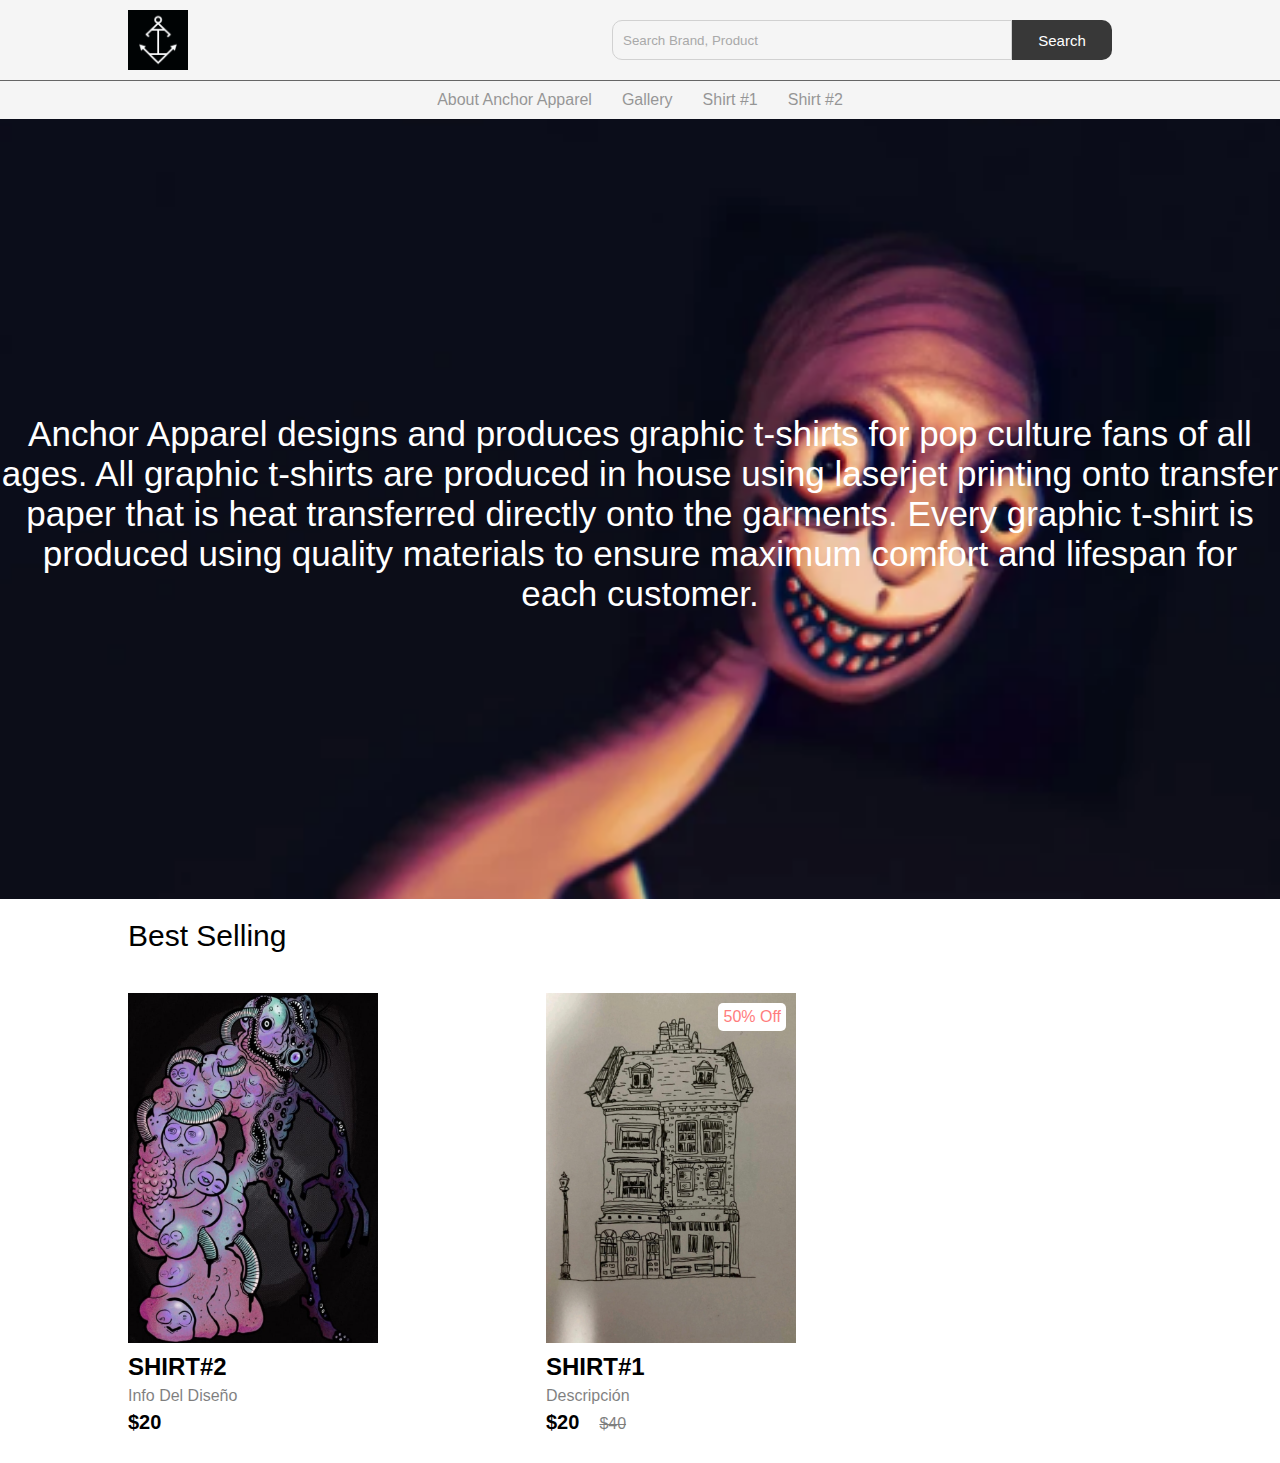
==== public/index.html @ f06f4291 "first commit" ====
<!DOCTYPE html>
<html lang="en">
<head>
    <meta charset="UTF-8">
    <meta name="viewport" content="width=device-width, initial-scale=1.0">
    <title>Anchor</title>
    <link rel="stylesheet" type="text/css" href="css\home.css" />
</head>
<body>
    <nav class="navbar"></nav>
    <script src="js/nav.js"></script>
    
    <!-- hero section -->
    <header class="hero-section">
    <div class="content">

        <p class="sub-heading">Anchor Apparel designs and produces graphic t-shirts for pop culture fans of all ages. All graphic t-shirts are produced in house using laserjet printing onto transfer paper that is heat transferred directly onto the garments. Every graphic t-shirt is produced using quality materials to ensure maximum comfort and lifespan for each customer.</p>
    </div>
</header>
<section class="product">
    <h2 class="product-category">Best selling</h2>
    <div class="product-container">
        <div class="product-card">
            <div class="product-image">
                <img src="img/design1-1.jpg" class="product-thumb" alt="">
                <button class="card-btn">add to whislist</button>
            </div>
            <div class="product-info">
                <h2 class="product-brand">Shirt#2</h2>
                <p class="product-short-des">Info del diseño</p>
                <span class="price">$20</span>
            </div>
        </div>

    <div class="product-container">
        <div class="product-card">
            <div class="product-image">
                <span class="discount-tag">50% off</span>
                <img src="img/design2-4-3.webp" class="product-thumb" alt="">
                <button class="card-btn">add to whislist</button>
            </div>
            <div class="product-info">
                <h2 class="product-brand">Shirt#1</h2>
                <p class="product-short-des">Descripción</p>
                <span class="price">$20</span><span class="actual-price">$40</span>
            </div>
        </div>
</section>
</body>
</html>
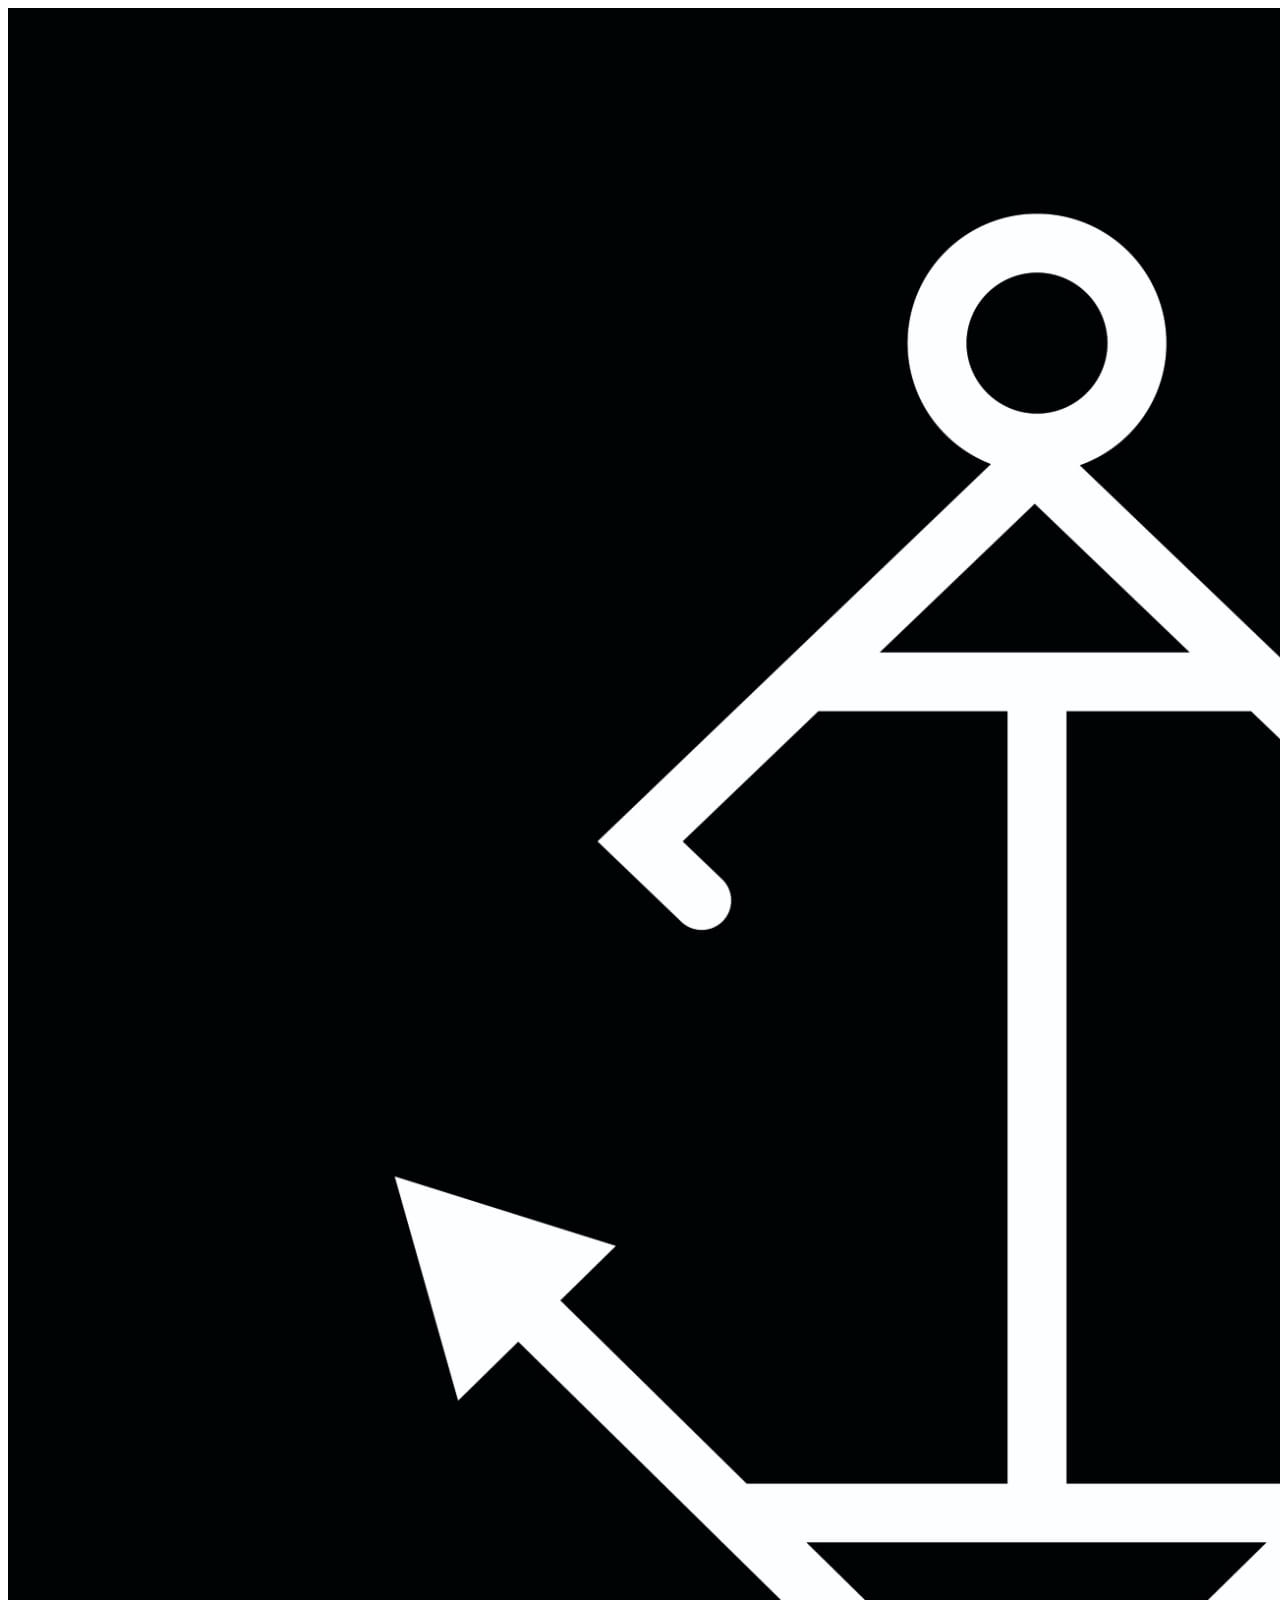
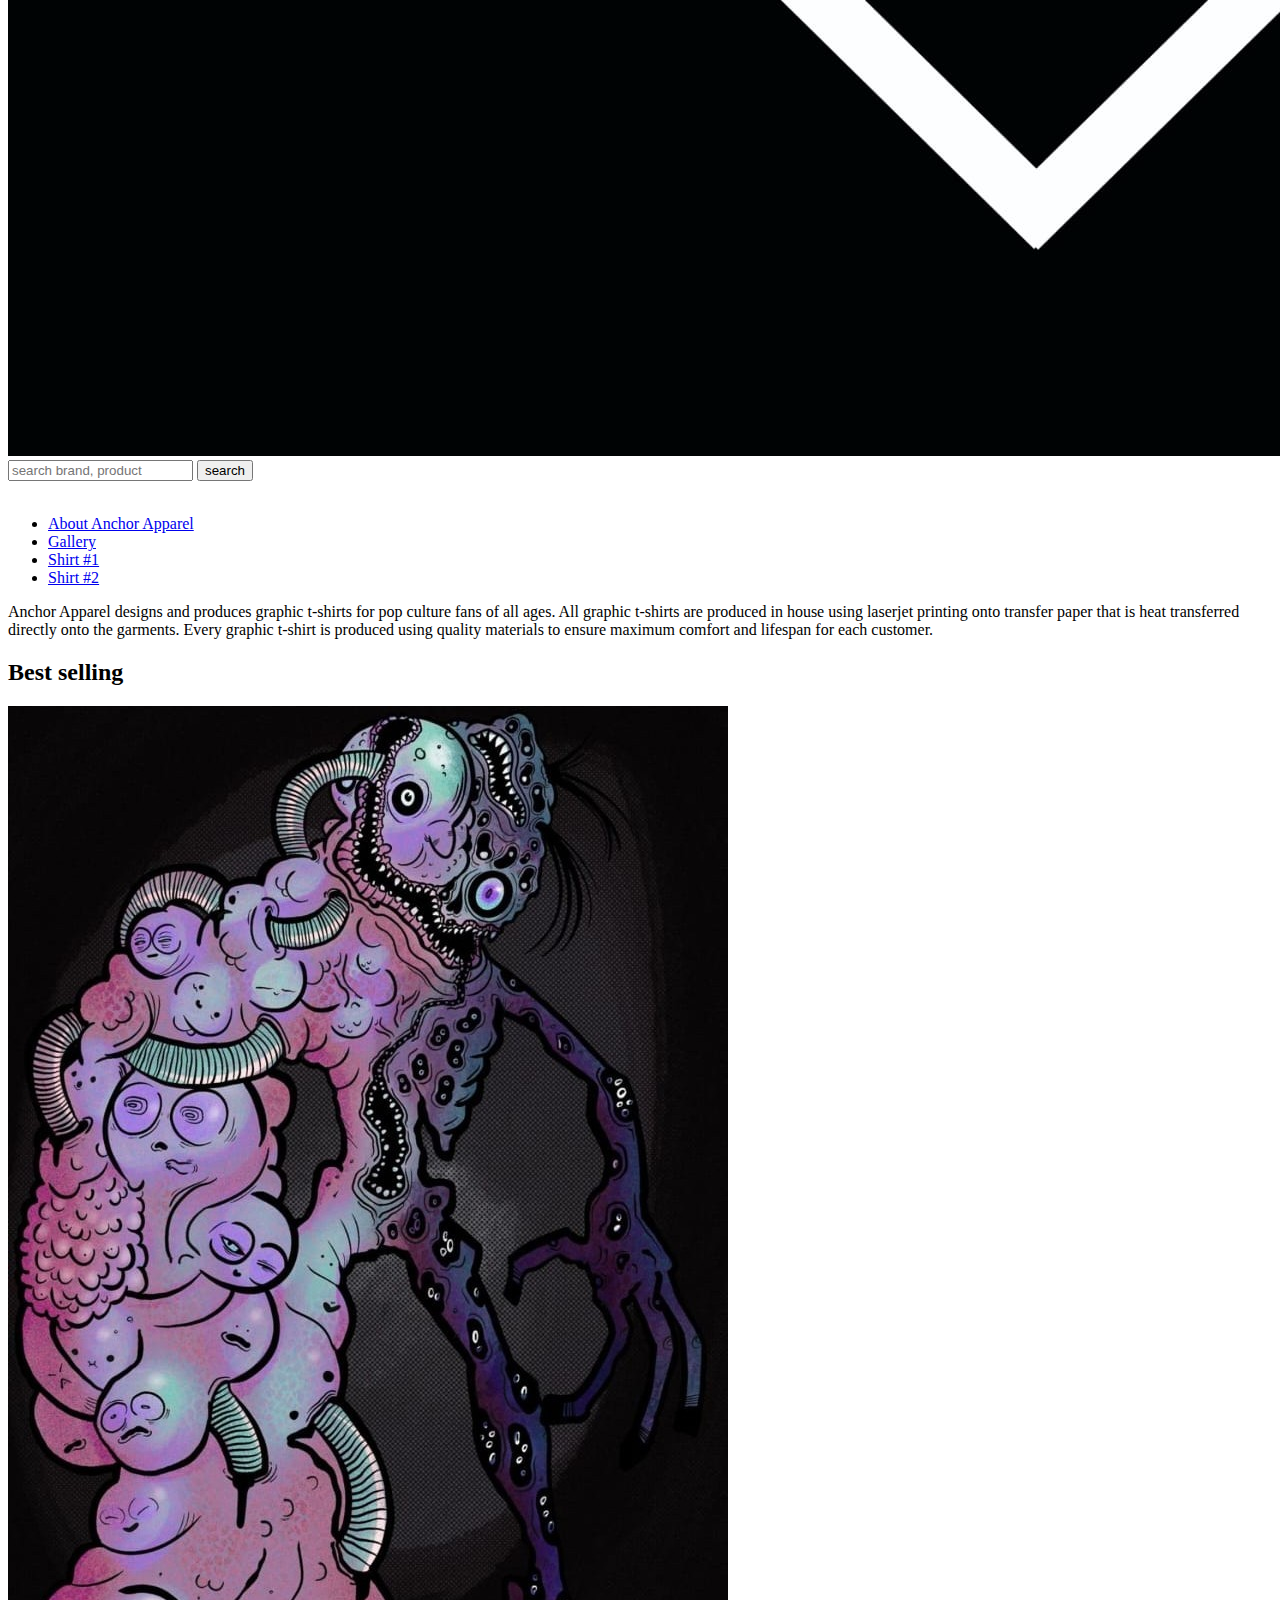
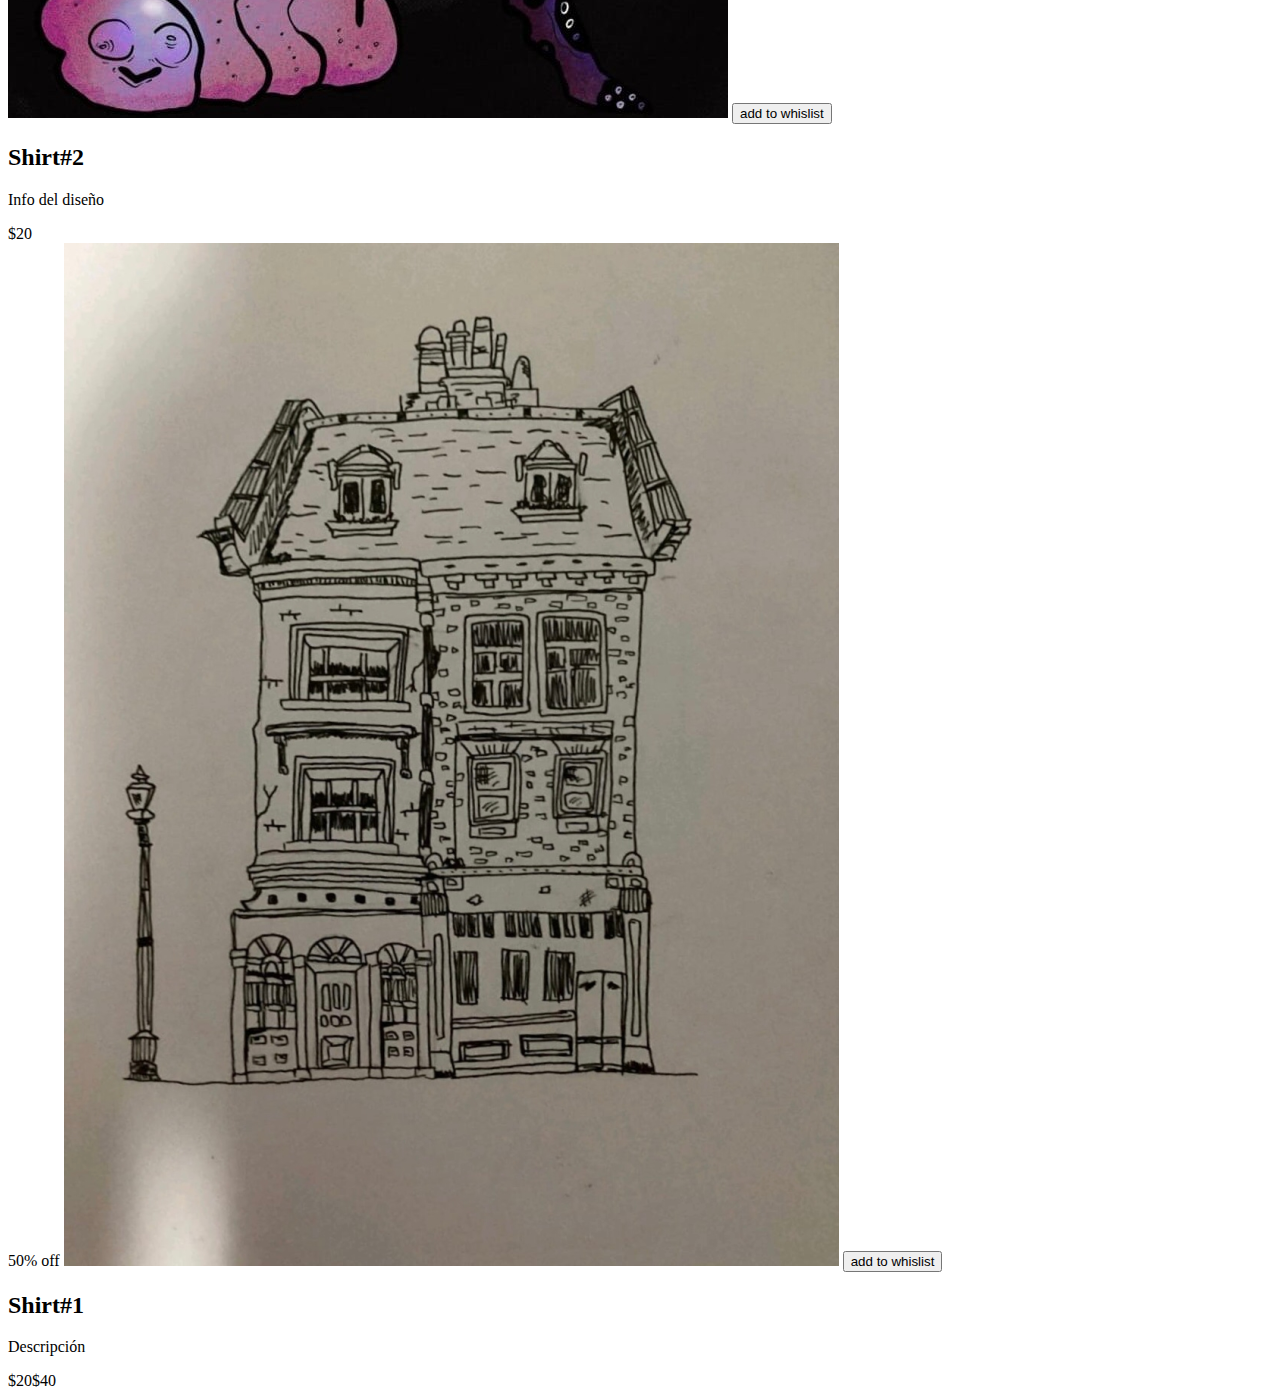
==== commit 3382b363: "css change dir" ====
--- a/public/index.html
+++ b/public/index.html
@@ -4,7 +4,7 @@
     <meta charset="UTF-8">
     <meta name="viewport" content="width=device-width, initial-scale=1.0">
     <title>Anchor</title>
-    <link rel="stylesheet" type="text/css" href="css\home.css" />
+    <link rel="stylesheet" type="text/css" href="/AnchorWebsite/public/css/home.css" />
 </head>
 <body>
     <nav class="navbar"></nav>
